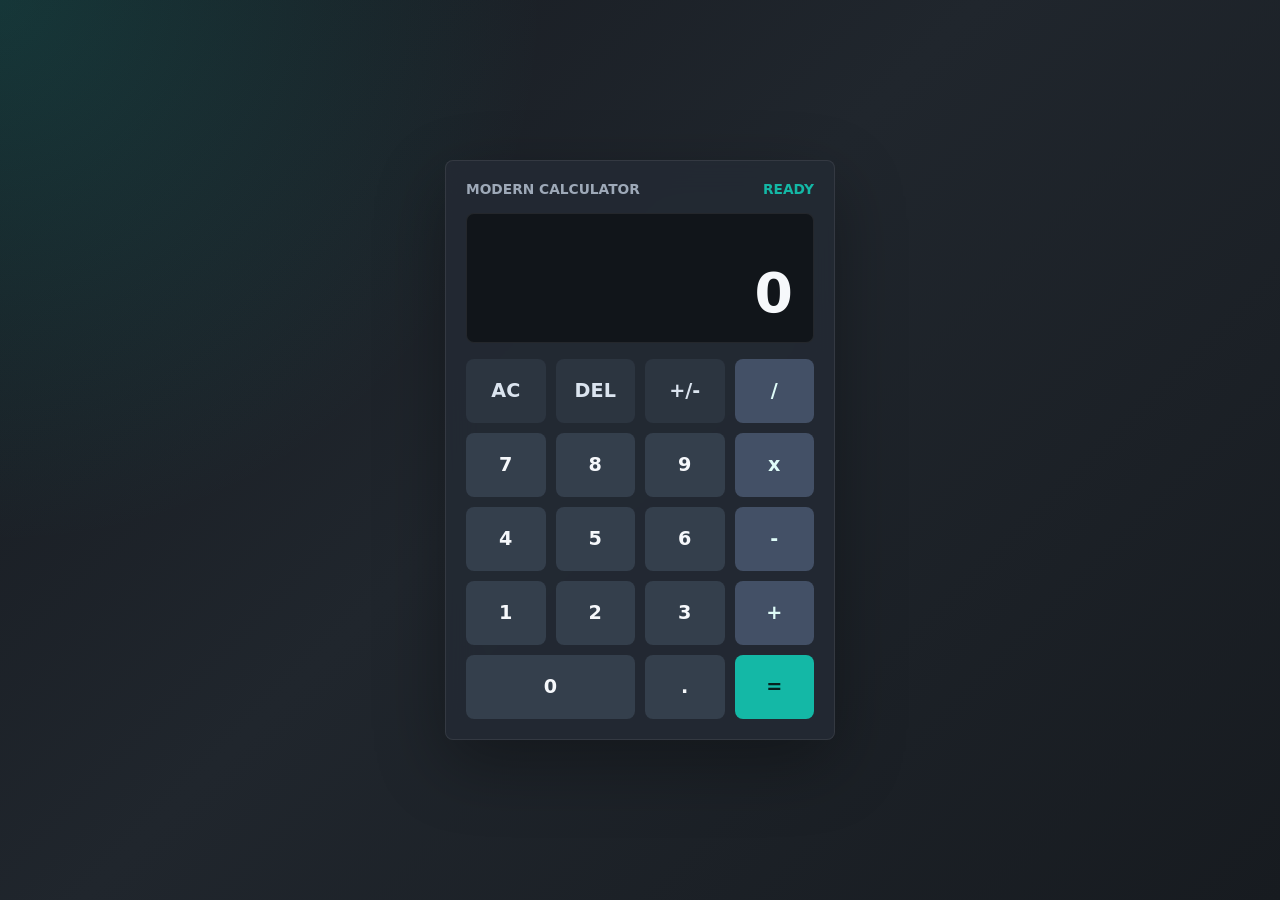
==== index.html @ 69bbabd8 "calculator files" ====
<!doctype html>
<html lang="en">
  <head>
    <meta charset="UTF-8" />
    <meta name="viewport" content="width=device-width, initial-scale=1.0" />
    <title>Modern Calculator</title>
    <link rel="stylesheet" href="styles.css" />
  </head>
  <body>
    <main class="shell" aria-label="Modern calculator">
      <section class="calculator" aria-label="Calculator">
        <div class="brand-row">
          <span>Modern Calculator</span>
          <span class="status" id="status">Ready</span>
        </div>

        <div class="display" aria-live="polite">
          <div class="expression" id="expression">&nbsp;</div>
          <output class="value" id="display">0</output>
        </div>

        <div class="keypad" aria-label="Calculator controls">
          <button class="key utility" type="button" data-action="clear">AC</button>
          <button class="key utility" type="button" data-action="backspace">DEL</button>
          <button class="key utility" type="button" data-action="sign">+/-</button>
          <button class="key operator" type="button" data-operator="divide">/</button>

          <button class="key" type="button" data-digit="7">7</button>
          <button class="key" type="button" data-digit="8">8</button>
          <button class="key" type="button" data-digit="9">9</button>
          <button class="key operator" type="button" data-operator="multiply">x</button>

          <button class="key" type="button" data-digit="4">4</button>
          <button class="key" type="button" data-digit="5">5</button>
          <button class="key" type="button" data-digit="6">6</button>
          <button class="key operator" type="button" data-operator="subtract">-</button>

          <button class="key" type="button" data-digit="1">1</button>
          <button class="key" type="button" data-digit="2">2</button>
          <button class="key" type="button" data-digit="3">3</button>
          <button class="key operator" type="button" data-operator="add">+</button>

          <button class="key wide" type="button" data-digit="0">0</button>
          <button class="key" type="button" data-action="decimal">.</button>
          <button class="key equals" type="button" data-action="equals">=</button>
        </div>
      </section>
    </main>

    <script src="script.js"></script>
  </body>
</html>
---- styles.css ----
:root {
  color-scheme: dark;
  --page: #161a20;
  --panel: #232a33;
  --panel-strong: #2c3540;
  --surface: #343f4c;
  --surface-hover: #3d4b5b;
  --text: #f6f8fb;
  --muted: #9ea9b8;
  --accent: #14b8a6;
  --accent-strong: #0f9485;
  --warning: #f59e0b;
  --danger: #f87171;
  --shadow: 0 24px 70px rgba(0, 0, 0, 0.32);
}

* {
  box-sizing: border-box;
}

html,
body {
  min-height: 100%;
}

body {
  margin: 0;
  font-family:
    Inter, ui-sans-serif, system-ui, -apple-system, BlinkMacSystemFont, "Segoe UI",
    sans-serif;
  background:
    radial-gradient(circle at top left, rgba(20, 184, 166, 0.18), transparent 34rem),
    linear-gradient(135deg, #161a20 0%, #20262d 45%, #171b20 100%);
  color: var(--text);
}

button,
output {
  font: inherit;
}

.shell {
  min-height: 100vh;
  display: grid;
  place-items: center;
  padding: 24px;
}

.calculator {
  width: min(100%, 390px);
  display: grid;
  gap: 16px;
  padding: 20px;
  border: 1px solid rgba(255, 255, 255, 0.08);
  border-radius: 8px;
  background: rgba(35, 42, 51, 0.92);
  box-shadow: var(--shadow);
  backdrop-filter: blur(16px);
}

.brand-row {
  display: flex;
  align-items: center;
  justify-content: space-between;
  gap: 12px;
  color: var(--muted);
  font-size: 0.86rem;
  font-weight: 700;
  text-transform: uppercase;
}

.status {
  color: var(--accent);
  text-align: right;
}

.status.error {
  color: var(--danger);
}

.display {
  min-height: 124px;
  display: grid;
  align-content: end;
  gap: 8px;
  padding: 20px;
  border-radius: 8px;
  background: #11151a;
  border: 1px solid rgba(255, 255, 255, 0.08);
  overflow: hidden;
}

.expression {
  min-height: 24px;
  color: var(--muted);
  font-size: 0.95rem;
  text-align: right;
  white-space: nowrap;
  overflow: hidden;
  text-overflow: ellipsis;
}

.value {
  min-height: 56px;
  display: block;
  color: var(--text);
  font-size: clamp(2.1rem, 12vw, 3.45rem);
  font-weight: 800;
  line-height: 1;
  letter-spacing: 0;
  text-align: right;
  overflow: hidden;
  text-overflow: ellipsis;
}

.keypad {
  display: grid;
  grid-template-columns: repeat(4, minmax(0, 1fr));
  gap: 10px;
}

.key {
  min-width: 0;
  min-height: 64px;
  border: 0;
  border-radius: 8px;
  background: var(--surface);
  color: var(--text);
  cursor: pointer;
  font-size: 1.2rem;
  font-weight: 800;
  line-height: 1;
  transition:
    transform 120ms ease,
    background-color 120ms ease,
    box-shadow 120ms ease;
}

.key:hover {
  background: var(--surface-hover);
}

.key:active,
.key.pressed {
  transform: translateY(1px) scale(0.98);
}

.key:focus-visible {
  outline: 3px solid rgba(20, 184, 166, 0.45);
  outline-offset: 2px;
}

.utility {
  background: var(--panel-strong);
  color: #dbe4ef;
}

.operator {
  background: #435066;
  color: #dffcf8;
}

.equals {
  background: var(--accent);
  color: #06211e;
}

.equals:hover {
  background: var(--accent-strong);
}

.wide {
  grid-column: span 2;
}

@media (max-width: 420px) {
  .shell {
    align-items: stretch;
    padding: 12px;
  }

  .calculator {
    width: 100%;
    align-self: center;
    padding: 14px;
  }

  .keypad {
    gap: 8px;
  }

  .key {
    min-height: 58px;
    font-size: 1.05rem;
  }
}
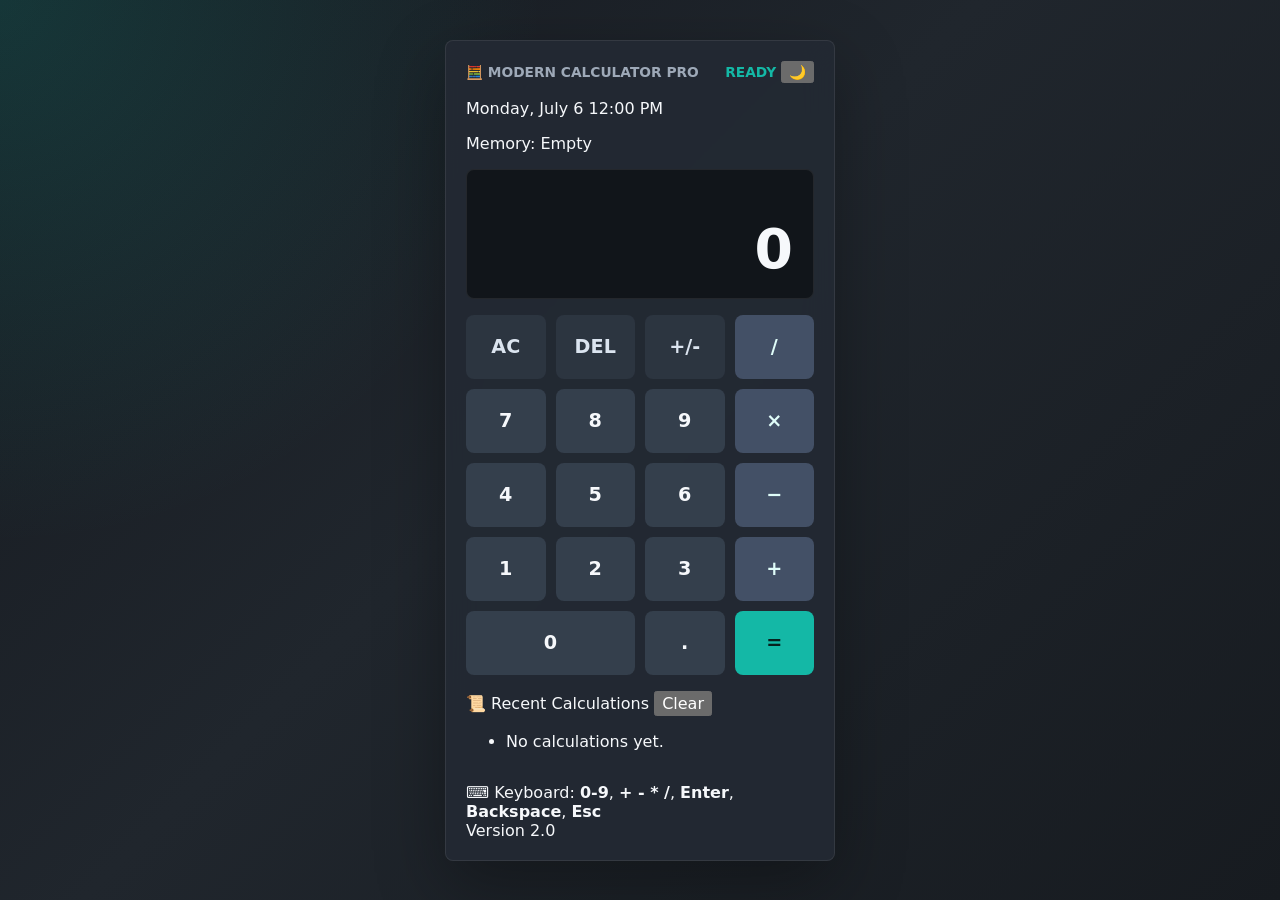
==== commit 33a30bb7: "Enhance index.html with new features and branding Updated the title and brand name to 'Modern Calcul" ====
--- a/index.html
+++ b/index.html
@@ -3,22 +3,49 @@
   <head>
     <meta charset="UTF-8" />
     <meta name="viewport" content="width=device-width, initial-scale=1.0" />
-    <title>Modern Calculator</title>
+    <title>Modern Calculator Pro</title>
     <link rel="stylesheet" href="styles.css" />
   </head>
   <body>
     <main class="shell" aria-label="Modern calculator">
       <section class="calculator" aria-label="Calculator">
+
+        <!-- Header -->
         <div class="brand-row">
-          <span>Modern Calculator</span>
-          <span class="status" id="status">Ready</span>
+          <span class="brand-title">🧮 Modern Calculator Pro</span>
+
+          <div class="header-actions">
+            <span class="status" id="status">Ready</span>
+            <button
+              id="themeToggle"
+              class="theme-btn"
+              type="button"
+              aria-label="Toggle theme"
+            >
+              🌙
+            </button>
+          </div>
         </div>
 
+        <!-- Date & Time -->
+        <div class="datetime">
+          <span id="currentDate">Monday, July 6</span>
+          <span id="currentTime">12:00 PM</span>
+        </div>
+
+        <!-- Memory Indicator -->
+        <div class="memory-indicator">
+          Memory:
+          <span id="memoryStatus">Empty</span>
+        </div>
+
+        <!-- Display -->
         <div class="display" aria-live="polite">
           <div class="expression" id="expression">&nbsp;</div>
           <output class="value" id="display">0</output>
         </div>
 
+        <!-- Calculator -->
         <div class="keypad" aria-label="Calculator controls">
           <button class="key utility" type="button" data-action="clear">AC</button>
           <button class="key utility" type="button" data-action="backspace">DEL</button>
@@ -28,12 +55,12 @@
           <button class="key" type="button" data-digit="7">7</button>
           <button class="key" type="button" data-digit="8">8</button>
           <button class="key" type="button" data-digit="9">9</button>
-          <button class="key operator" type="button" data-operator="multiply">x</button>
+          <button class="key operator" type="button" data-operator="multiply">×</button>
 
           <button class="key" type="button" data-digit="4">4</button>
           <button class="key" type="button" data-digit="5">5</button>
           <button class="key" type="button" data-digit="6">6</button>
-          <button class="key operator" type="button" data-operator="subtract">-</button>
+          <button class="key operator" type="button" data-operator="subtract">−</button>
 
           <button class="key" type="button" data-digit="1">1</button>
           <button class="key" type="button" data-digit="2">2</button>
@@ -44,6 +71,35 @@
           <button class="key" type="button" data-action="decimal">.</button>
           <button class="key equals" type="button" data-action="equals">=</button>
         </div>
+
+        <!-- Calculation History -->
+        <section class="history-panel">
+          <div class="history-header">
+            <span>📜 Recent Calculations</span>
+            <button id="clearHistory" type="button">Clear</button>
+          </div>
+
+          <ul id="historyList">
+            <li>No calculations yet.</li>
+          </ul>
+        </section>
+
+        <!-- Footer -->
+        <footer class="calculator-footer">
+          <div class="tips">
+            ⌨️ Keyboard:
+            <strong>0-9</strong>,
+            <strong>+ - * /</strong>,
+            <strong>Enter</strong>,
+            <strong>Backspace</strong>,
+            <strong>Esc</strong>
+          </div>
+
+          <div class="version">
+            Version 2.0
+          </div>
+        </footer>
+
       </section>
     </main>
 
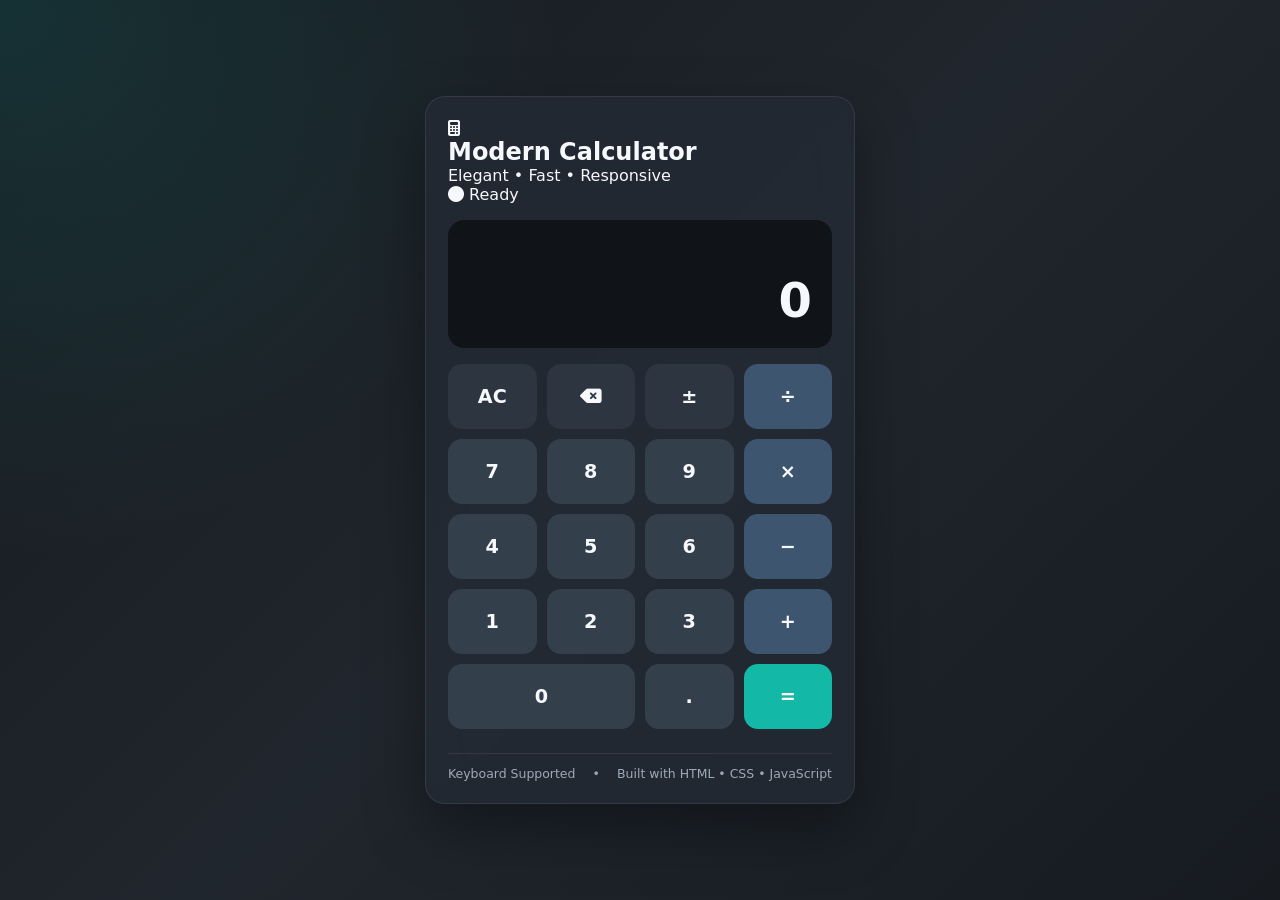
==== commit 03d65263: "Refactor HTML structure for Modern Calculator" ====
--- a/index.html
+++ b/index.html
@@ -3,106 +3,142 @@
   <head>
     <meta charset="UTF-8" />
     <meta name="viewport" content="width=device-width, initial-scale=1.0" />
-    <title>Modern Calculator Pro</title>
+
+    <title>Modern Calculator</title>
+
+    <!-- Google Font -->
+    <link rel="preconnect" href="https://fonts.googleapis.com" />
+    <link rel="preconnect" href="https://fonts.gstatic.com" crossorigin />
+    <link
+      href="https://fonts.googleapis.com/css2?family=Poppins:wght@300;400;500;600;700&display=swap"
+      rel="stylesheet"
+    />
+
+    <!-- Font Awesome -->
+    <link
+      rel="stylesheet"
+      href="https://cdnjs.cloudflare.com/ajax/libs/font-awesome/6.6.0/css/all.min.css"
+    />
+
     <link rel="stylesheet" href="styles.css" />
   </head>
+
   <body>
-    <main class="shell" aria-label="Modern calculator">
-      <section class="calculator" aria-label="Calculator">
+
+    <!-- Animated Background -->
+    <div class="background">
+      <span class="circle c1"></span>
+      <span class="circle c2"></span>
+      <span class="circle c3"></span>
+    </div>
+
+    <main class="shell">
+
+      <section class="calculator">
 
         <!-- Header -->
-        <div class="brand-row">
-          <span class="brand-title">🧮 Modern Calculator Pro</span>
+        <header class="calculator-header">
 
-          <div class="header-actions">
-            <span class="status" id="status">Ready</span>
-            <button
-              id="themeToggle"
-              class="theme-btn"
-              type="button"
-              aria-label="Toggle theme"
-            >
-              🌙
-            </button>
+          <div class="logo">
+            <i class="fa-solid fa-calculator"></i>
+            <div>
+              <h1>Modern Calculator</h1>
+              <p>Elegant • Fast • Responsive</p>
+            </div>
           </div>
-        </div>
 
-        <!-- Date & Time -->
-        <div class="datetime">
-          <span id="currentDate">Monday, July 6</span>
-          <span id="currentTime">12:00 PM</span>
-        </div>
+          <div class="status-pill" id="status">
+            <i class="fa-solid fa-circle"></i>
+            Ready
+          </div>
 
-        <!-- Memory Indicator -->
-        <div class="memory-indicator">
-          Memory:
-          <span id="memoryStatus">Empty</span>
-        </div>
+        </header>
 
         <!-- Display -->
-        <div class="display" aria-live="polite">
+        <section class="display" aria-live="polite">
+
           <div class="expression" id="expression">&nbsp;</div>
-          <output class="value" id="display">0</output>
-        </div>
 
-        <!-- Calculator -->
-        <div class="keypad" aria-label="Calculator controls">
-          <button class="key utility" type="button" data-action="clear">AC</button>
-          <button class="key utility" type="button" data-action="backspace">DEL</button>
-          <button class="key utility" type="button" data-action="sign">+/-</button>
-          <button class="key operator" type="button" data-operator="divide">/</button>
+          <output class="value" id="display">
+            0
+          </output>
 
-          <button class="key" type="button" data-digit="7">7</button>
-          <button class="key" type="button" data-digit="8">8</button>
-          <button class="key" type="button" data-digit="9">9</button>
-          <button class="key operator" type="button" data-operator="multiply">×</button>
+        </section>
 
-          <button class="key" type="button" data-digit="4">4</button>
-          <button class="key" type="button" data-digit="5">5</button>
-          <button class="key" type="button" data-digit="6">6</button>
-          <button class="key operator" type="button" data-operator="subtract">−</button>
+        <!-- Keypad -->
+        <section class="keypad">
 
-          <button class="key" type="button" data-digit="1">1</button>
-          <button class="key" type="button" data-digit="2">2</button>
-          <button class="key" type="button" data-digit="3">3</button>
-          <button class="key operator" type="button" data-operator="add">+</button>
+          <!-- Row 1 -->
+          <button class="key utility" data-action="clear">
+            AC
+          </button>
 
-          <button class="key wide" type="button" data-digit="0">0</button>
-          <button class="key" type="button" data-action="decimal">.</button>
-          <button class="key equals" type="button" data-action="equals">=</button>
-        </div>
+          <button class="key utility" data-action="backspace">
+            <i class="fa-solid fa-delete-left"></i>
+          </button>
 
-        <!-- Calculation History -->
-        <section class="history-panel">
-          <div class="history-header">
-            <span>📜 Recent Calculations</span>
-            <button id="clearHistory" type="button">Clear</button>
-          </div>
+          <button class="key utility" data-action="sign">
+            ±
+          </button>
 
-          <ul id="historyList">
-            <li>No calculations yet.</li>
-          </ul>
+          <button class="key operator" data-operator="divide">
+            ÷
+          </button>
+
+          <!-- Row 2 -->
+          <button class="key" data-digit="7">7</button>
+          <button class="key" data-digit="8">8</button>
+          <button class="key" data-digit="9">9</button>
+
+          <button class="key operator" data-operator="multiply">
+            ×
+          </button>
+
+          <!-- Row 3 -->
+          <button class="key" data-digit="4">4</button>
+          <button class="key" data-digit="5">5</button>
+          <button class="key" data-digit="6">6</button>
+
+          <button class="key operator" data-operator="subtract">
+            −
+          </button>
+
+          <!-- Row 4 -->
+          <button class="key" data-digit="1">1</button>
+          <button class="key" data-digit="2">2</button>
+          <button class="key" data-digit="3">3</button>
+
+          <button class="key operator" data-operator="add">
+            +
+          </button>
+
+          <!-- Row 5 -->
+          <button class="key wide" data-digit="0">
+            0
+          </button>
+
+          <button class="key" data-action="decimal">
+            .
+          </button>
+
+          <button class="key equals" data-action="equals">
+            =
+          </button>
+
         </section>
 
         <!-- Footer -->
         <footer class="calculator-footer">
-          <div class="tips">
-            ⌨️ Keyboard:
-            <strong>0-9</strong>,
-            <strong>+ - * /</strong>,
-            <strong>Enter</strong>,
-            <strong>Backspace</strong>,
-            <strong>Esc</strong>
-          </div>
-
-          <div class="version">
-            Version 2.0
-          </div>
+          <span>Keyboard Supported</span>
+          <span>•</span>
+          <span>Built with HTML • CSS • JavaScript</span>
         </footer>
 
       </section>
+
     </main>
 
     <script src="script.js"></script>
+
   </body>
 </html>
--- a/styles.css
+++ b/styles.css
@@ -1,196 +1,476 @@
 :root {
   color-scheme: dark;
+
   --page: #161a20;
   --panel: #232a33;
   --panel-strong: #2c3540;
   --surface: #343f4c;
-  --surface-hover: #3d4b5b;
+  --surface-hover: #435264;
+
   --text: #f6f8fb;
   --muted: #9ea9b8;
+
   --accent: #14b8a6;
-  --accent-strong: #0f9485;
-  --warning: #f59e0b;
-  --danger: #f87171;
-  --shadow: 0 24px 70px rgba(0, 0, 0, 0.32);
-}
-
-* {
-  box-sizing: border-box;
+  --accent-hover: #0f9485;
+
+  --danger: #ef4444;
+
+  --shadow: 0 25px 60px rgba(0,0,0,.35);
+
+  --transition: .25s ease;
+}
+
+/* ---------- Light Theme ---------- */
+
+
+/* ---------- Reset ---------- */
+
+*{
+  margin:0;
+  padding:0;
+  box-sizing:border-box;
 }
 
 html,
-body {
-  min-height: 100%;
-}
-
-body {
-  margin: 0;
-  font-family:
-    Inter, ui-sans-serif, system-ui, -apple-system, BlinkMacSystemFont, "Segoe UI",
-    sans-serif;
+body{
+  min-height:100%;
+}
+
+body{
+  font-family:Inter,system-ui,sans-serif;
   background:
-    radial-gradient(circle at top left, rgba(20, 184, 166, 0.18), transparent 34rem),
-    linear-gradient(135deg, #161a20 0%, #20262d 45%, #171b20 100%);
-  color: var(--text);
+      radial-gradient(circle at top left,rgba(20,184,166,.15),transparent 35rem),
+      linear-gradient(135deg,#161a20,#20262d,#171b20);
+  color:var(--text);
+  transition:.4s;
 }
 
 button,
-output {
-  font: inherit;
-}
-
-.shell {
-  min-height: 100vh;
-  display: grid;
-  place-items: center;
-  padding: 24px;
-}
-
-.calculator {
-  width: min(100%, 390px);
-  display: grid;
-  gap: 16px;
-  padding: 20px;
-  border: 1px solid rgba(255, 255, 255, 0.08);
-  border-radius: 8px;
-  background: rgba(35, 42, 51, 0.92);
-  box-shadow: var(--shadow);
-  backdrop-filter: blur(16px);
-}
-
-.brand-row {
-  display: flex;
-  align-items: center;
-  justify-content: space-between;
-  gap: 12px;
-  color: var(--muted);
-  font-size: 0.86rem;
-  font-weight: 700;
-  text-transform: uppercase;
-}
-
-.status {
-  color: var(--accent);
-  text-align: right;
-}
-
-.status.error {
-  color: var(--danger);
-}
-
-.display {
-  min-height: 124px;
-  display: grid;
-  align-content: end;
-  gap: 8px;
-  padding: 20px;
-  border-radius: 8px;
-  background: #11151a;
-  border: 1px solid rgba(255, 255, 255, 0.08);
-  overflow: hidden;
-}
-
-.expression {
-  min-height: 24px;
-  color: var(--muted);
-  font-size: 0.95rem;
-  text-align: right;
-  white-space: nowrap;
-  overflow: hidden;
-  text-overflow: ellipsis;
-}
-
-.value {
-  min-height: 56px;
-  display: block;
-  color: var(--text);
-  font-size: clamp(2.1rem, 12vw, 3.45rem);
-  font-weight: 800;
-  line-height: 1;
-  letter-spacing: 0;
-  text-align: right;
-  overflow: hidden;
-  text-overflow: ellipsis;
-}
-
-.keypad {
-  display: grid;
-  grid-template-columns: repeat(4, minmax(0, 1fr));
-  gap: 10px;
-}
-
-.key {
-  min-width: 0;
-  min-height: 64px;
-  border: 0;
-  border-radius: 8px;
-  background: var(--surface);
-  color: var(--text);
-  cursor: pointer;
-  font-size: 1.2rem;
-  font-weight: 800;
-  line-height: 1;
-  transition:
-    transform 120ms ease,
-    background-color 120ms ease,
-    box-shadow 120ms ease;
-}
-
-.key:hover {
-  background: var(--surface-hover);
+output{
+  font:inherit;
+}
+
+/* ---------- Layout ---------- */
+
+.shell{
+  min-height:100vh;
+  display:grid;
+  place-items:center;
+  padding:24px;
+}
+
+.calculator{
+
+  width:min(100%,430px);
+
+  background:rgba(35,42,51,.92);
+
+  border-radius:20px;
+
+  border:1px solid rgba(255,255,255,.08);
+
+  backdrop-filter:blur(18px);
+
+  box-shadow:var(--shadow);
+
+  display:flex;
+  flex-direction:column;
+
+  gap:16px;
+
+  padding:22px;
+
+  transition:.3s;
+}
+
+/* ---------- Header ---------- */
+
+.brand-row{
+
+  display:flex;
+
+  justify-content:space-between;
+  background-color:white;
+  align-items:center;
+}
+
+.brand-title{
+
+  font-weight:700;
+
+  letter-spacing:.5px;
+
+  font-size:1rem;
+}
+
+.header-actions{
+
+  display:flex;
+
+  gap:12px;
+
+  align-items:center;
+}
+
+.status{
+
+  color:var(--accent);
+
+  font-weight:600;
+}
+
+.status.error{
+
+  color:var(--danger);
+}
+
+.theme-btn{
+
+  border:none;
+
+  background:var(--surface);
+
+  color:var(--text);
+
+  width:38px;
+
+  height:38px;
+
+  border-radius:50%;
+
+  cursor:pointer;
+
+  transition:var(--transition);
+}
+
+.theme-btn:hover{
+
+  transform:rotate(25deg);
+
+  background:var(--surface-hover);
+}
+
+/* ---------- Date ---------- */
+
+.datetime{
+
+  display:flex;
+
+  justify-content:space-between;
+
+  color:var(--muted);
+
+  font-size:.82rem;
+}
+
+/* ---------- Memory ---------- */
+
+.memory-indicator{
+
+  padding:10px 14px;
+
+  border-radius:10px;
+
+  background:rgba(255,255,255,.05);
+
+  color:var(--muted);
+
+  font-size:.85rem;
+}
+
+/* ---------- Display ---------- */
+
+.display{
+
+  background:#101419;
+
+  border-radius:16px;
+
+  padding:20px;
+
+  min-height:120px;
+
+  display:flex;
+
+  flex-direction:column;
+
+  justify-content:flex-end;
+
+  gap:8px;
+}
+
+.expression{
+
+  color:var(--muted);
+
+  text-align:right;
+
+  min-height:24px;
+
+  overflow:hidden;
+}
+
+.value{
+
+  font-size:3rem;
+
+  font-weight:700;
+
+  text-align:right;
+
+  overflow:hidden;
+}
+
+/* ---------- Buttons ---------- */
+
+.keypad{
+
+  display:grid;
+
+  grid-template-columns:repeat(4,1fr);
+
+  gap:10px;
+}
+
+.key{
+
+  height:65px;
+
+  border:none;
+
+  border-radius:14px;
+
+  background:var(--surface);
+
+  color:var(--text);
+
+  cursor:pointer;
+
+  font-size:1.2rem;
+
+  font-weight:700;
+
+  transition:var(--transition);
+}
+
+.key:hover{
+
+  background:var(--surface-hover);
+
+  transform:translateY(-2px);
 }
 
 .key:active,
-.key.pressed {
-  transform: translateY(1px) scale(0.98);
-}
-
-.key:focus-visible {
-  outline: 3px solid rgba(20, 184, 166, 0.45);
-  outline-offset: 2px;
-}
-
-.utility {
-  background: var(--panel-strong);
-  color: #dbe4ef;
-}
-
-.operator {
-  background: #435066;
-  color: #dffcf8;
-}
-
-.equals {
-  background: var(--accent);
-  color: #06211e;
-}
-
-.equals:hover {
-  background: var(--accent-strong);
-}
-
-.wide {
-  grid-column: span 2;
-}
-
-@media (max-width: 420px) {
-  .shell {
-    align-items: stretch;
-    padding: 12px;
-  }
-
-  .calculator {
-    width: 100%;
-    align-self: center;
-    padding: 14px;
-  }
-
-  .keypad {
-    gap: 8px;
-  }
-
-  .key {
-    min-height: 58px;
-    font-size: 1.05rem;
-  }
-}
+
+.key.pressed{
+
+  transform:scale(.96);
+}
+
+.utility{
+
+  background:var(--panel-strong);
+}
+
+.operator{
+
+  background:#3d556f;
+}
+
+.equals{
+
+  background:var(--accent);
+
+  color:white;
+}
+
+.equals:hover{
+
+  background:var(--accent-hover);
+}
+
+.wide{
+
+  grid-column:span 2;
+}
+
+/* ---------- History ---------- */
+
+.history-panel{
+
+  margin-top:8px;
+
+  background:rgba(255,255,255,.05);
+
+  border-radius:14px;
+
+  padding:14px;
+}
+
+.history-header{
+
+  display:flex;
+
+  justify-content:space-between;
+
+  align-items:center;
+
+  margin-bottom:10px;
+
+  font-weight:600;
+}
+
+.history-header button{
+
+  border:none;
+
+  background:var(--accent);
+
+  color:white;
+
+  padding:6px 10px;
+
+  border-radius:8px;
+
+  cursor:pointer;
+}
+
+.history-header button:hover{
+
+  background:var(--accent-hover);
+}
+
+#historyList{
+
+  list-style:none;
+
+  display:flex;
+
+  flex-direction:column;
+
+  gap:8px;
+
+  max-height:140px;
+
+  overflow-y:auto;
+
+  padding-right:4px;
+}
+
+#historyList li{
+
+  background:rgba(255,255,255,.05);
+
+  padding:8px;
+
+  border-radius:8px;
+
+  font-size:.88rem;
+
+  color:var(--muted);
+}
+
+/* Scrollbar */
+
+#historyList::-webkit-scrollbar{
+
+  width:6px;
+}
+
+#historyList::-webkit-scrollbar-thumb{
+
+  background:var(--accent);
+
+  border-radius:20px;
+}
+
+/* ---------- Footer ---------- */
+
+.calculator-footer{
+
+  margin-top:8px;
+
+  border-top:1px solid rgba(255,255,255,.08);
+
+  padding-top:12px;
+
+  display:flex;
+
+  justify-content:space-between;
+
+  align-items:center;
+
+  font-size:.78rem;
+
+  color:var(--muted);
+}
+
+/* ---------- Animations ---------- */
+
+.display{
+
+  animation:fade .4s ease;
+}
+
+@keyframes fade{
+
+  from{
+    opacity:0;
+    transform:translateY(8px);
+  }
+
+  to{
+    opacity:1;
+    transform:translateY(0);
+  }
+}
+
+.key{
+
+  animation:pop .2s ease;
+}
+
+@keyframes pop{
+
+  from{
+    transform:scale(.95);
+  }
+
+  to{
+    transform:scale(1);
+  }
+}
+
+/* ---------- Responsive ---------- */
+
+@media(max-width:480px){
+
+  .calculator{
+
+    width:100%;
+
+    padding:16px;
+  }
+
+  .value{
+
+    font-size:2.4rem;
+  }
+
+  .key{
+
+    height:58px;
+
+    font-size:1.05rem;
+  }
+
+  .calculator-footer{
+
+    flex-direction:column;
+
+    gap:6px;
+
+    text-align:center;
+  }
+
+}
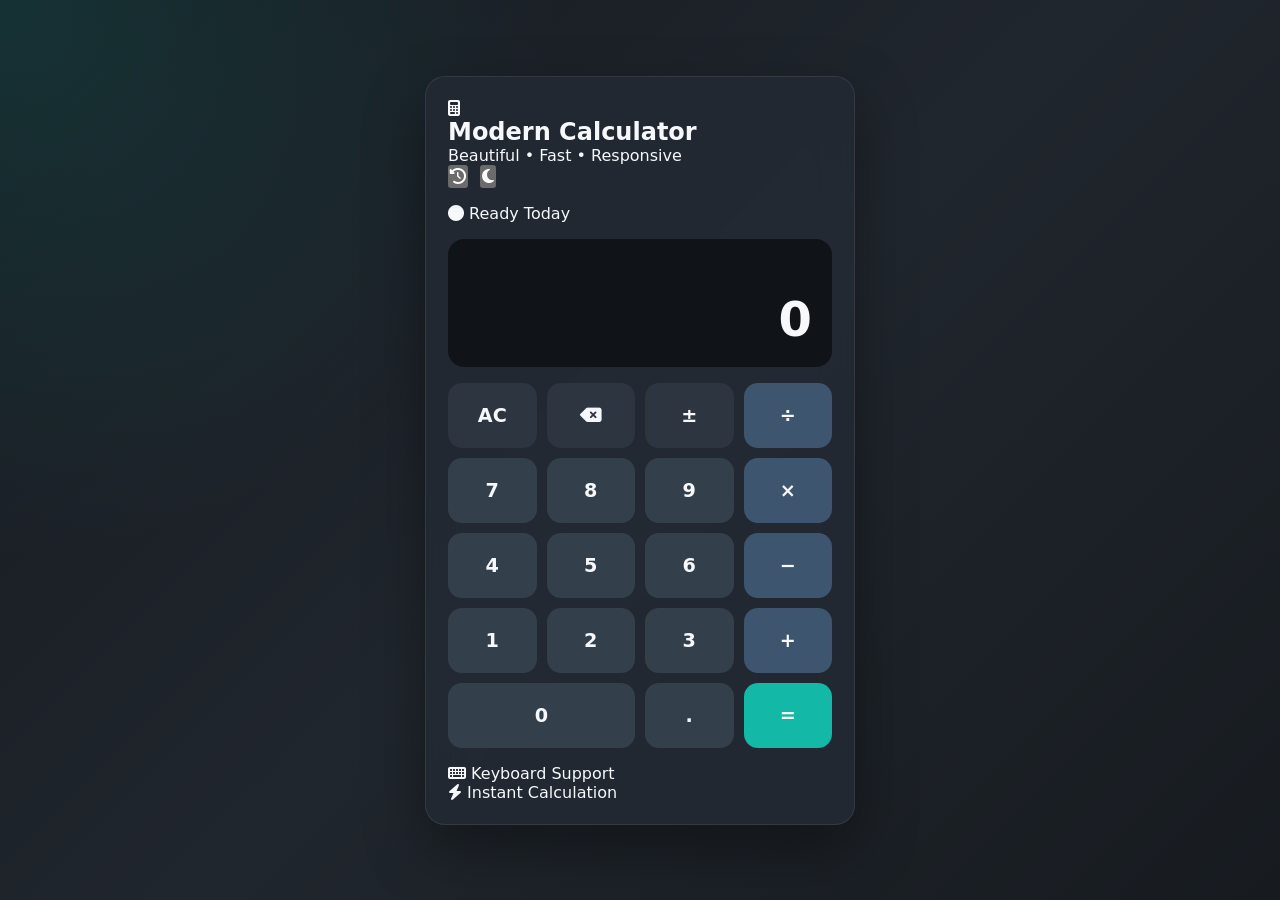
==== commit 6faeaa16: "Refactor index.html structure and add styles" ====
--- a/index.html
+++ b/index.html
@@ -1,144 +1,172 @@
-<!doctype html>
+<!DOCTYPE html>
 <html lang="en">
-  <head>
-    <meta charset="UTF-8" />
-    <meta name="viewport" content="width=device-width, initial-scale=1.0" />
+<head>
+<meta charset="UTF-8">
+<meta name="viewport" content="width=device-width, initial-scale=1.0">
 
-    <title>Modern Calculator</title>
+<title>Modern Calculator</title>
 
-    <!-- Google Font -->
-    <link rel="preconnect" href="https://fonts.googleapis.com" />
-    <link rel="preconnect" href="https://fonts.gstatic.com" crossorigin />
-    <link
-      href="https://fonts.googleapis.com/css2?family=Poppins:wght@300;400;500;600;700&display=swap"
-      rel="stylesheet"
-    />
+<link rel="preconnect" href="https://fonts.googleapis.com">
+<link rel="preconnect" href="https://fonts.gstatic.com" crossorigin>
 
-    <!-- Font Awesome -->
-    <link
-      rel="stylesheet"
-      href="https://cdnjs.cloudflare.com/ajax/libs/font-awesome/6.6.0/css/all.min.css"
-    />
+<link href="https://fonts.googleapis.com/css2?family=Poppins:wght@300;400;500;600;700&display=swap" rel="stylesheet">
 
-    <link rel="stylesheet" href="styles.css" />
-  </head>
+<link
+rel="stylesheet"
+href="https://cdnjs.cloudflare.com/ajax/libs/font-awesome/6.6.0/css/all.min.css"
+/>
 
-  <body>
+<link rel="stylesheet" href="styles.css">
 
-    <!-- Animated Background -->
-    <div class="background">
-      <span class="circle c1"></span>
-      <span class="circle c2"></span>
-      <span class="circle c3"></span>
-    </div>
+</head>
 
-    <main class="shell">
+<body>
 
-      <section class="calculator">
+<div class="background">
+<div class="blob blob1"></div>
+<div class="blob blob2"></div>
+<div class="blob blob3"></div>
+</div>
 
-        <!-- Header -->
-        <header class="calculator-header">
+<main class="shell">
 
-          <div class="logo">
-            <i class="fa-solid fa-calculator"></i>
-            <div>
-              <h1>Modern Calculator</h1>
-              <p>Elegant • Fast • Responsive</p>
-            </div>
-          </div>
+<section class="calculator">
 
-          <div class="status-pill" id="status">
-            <i class="fa-solid fa-circle"></i>
-            Ready
-          </div>
+<header class="header">
 
-        </header>
+<div class="logo">
 
-        <!-- Display -->
-        <section class="display" aria-live="polite">
+<div class="logo-icon">
+<i class="fa-solid fa-calculator"></i>
+</div>
 
-          <div class="expression" id="expression">&nbsp;</div>
+<div>
+<h2>Modern Calculator</h2>
+<p>Beautiful • Fast • Responsive</p>
+</div>
 
-          <output class="value" id="display">
-            0
-          </output>
+</div>
 
-        </section>
+<div class="header-actions">
 
-        <!-- Keypad -->
-        <section class="keypad">
+<button class="icon-btn">
+<i class="fa-solid fa-clock-rotate-left"></i>
+</button>
 
-          <!-- Row 1 -->
-          <button class="key utility" data-action="clear">
-            AC
-          </button>
+<button class="icon-btn">
+<i class="fa-solid fa-moon"></i>
+</button>
 
-          <button class="key utility" data-action="backspace">
-            <i class="fa-solid fa-delete-left"></i>
-          </button>
+</div>
 
-          <button class="key utility" data-action="sign">
-            ±
-          </button>
+</header>
 
-          <button class="key operator" data-operator="divide">
-            ÷
-          </button>
+<div class="status-row">
 
-          <!-- Row 2 -->
-          <button class="key" data-digit="7">7</button>
-          <button class="key" data-digit="8">8</button>
-          <button class="key" data-digit="9">9</button>
+<span id="status">
+<i class="fa-solid fa-circle"></i>
+Ready
+</span>
 
-          <button class="key operator" data-operator="multiply">
-            ×
-          </button>
+<span id="datetime">
+Today
+</span>
 
-          <!-- Row 3 -->
-          <button class="key" data-digit="4">4</button>
-          <button class="key" data-digit="5">5</button>
-          <button class="key" data-digit="6">6</button>
+</div>
 
-          <button class="key operator" data-operator="subtract">
-            −
-          </button>
+<section class="display">
 
-          <!-- Row 4 -->
-          <button class="key" data-digit="1">1</button>
-          <button class="key" data-digit="2">2</button>
-          <button class="key" data-digit="3">3</button>
+<div
+class="expression"
+id="expression"
+>
+&nbsp;
+</div>
 
-          <button class="key operator" data-operator="add">
-            +
-          </button>
+<output
+class="value"
+id="display"
+>
+0
+</output>
 
-          <!-- Row 5 -->
-          <button class="key wide" data-digit="0">
-            0
-          </button>
+</section>
 
-          <button class="key" data-action="decimal">
-            .
-          </button>
+<section class="keypad">
 
-          <button class="key equals" data-action="equals">
-            =
-          </button>
+<button class="key utility" data-action="clear">
+AC
+</button>
 
-        </section>
+<button class="key utility" data-action="backspace">
+<i class="fa-solid fa-delete-left"></i>
+</button>
 
-        <!-- Footer -->
-        <footer class="calculator-footer">
-          <span>Keyboard Supported</span>
-          <span>•</span>
-          <span>Built with HTML • CSS • JavaScript</span>
-        </footer>
+<button class="key utility" data-action="sign">
+±
+</button>
 
-      </section>
+<button class="key operator" data-operator="divide">
+÷
+</button>
 
-    </main>
+<button class="key" data-digit="7">7</button>
+<button class="key" data-digit="8">8</button>
+<button class="key" data-digit="9">9</button>
 
-    <script src="script.js"></script>
+<button class="key operator" data-operator="multiply">
+×
+</button>
 
-  </body>
+<button class="key" data-digit="4">4</button>
+<button class="key" data-digit="5">5</button>
+<button class="key" data-digit="6">6</button>
+
+<button class="key operator" data-operator="subtract">
+−
+</button>
+
+<button class="key" data-digit="1">1</button>
+<button class="key" data-digit="2">2</button>
+<button class="key" data-digit="3">3</button>
+
+<button class="key operator" data-operator="add">
++
+</button>
+
+<button class="key wide" data-digit="0">
+0
+</button>
+
+<button class="key" data-action="decimal">
+.
+</button>
+
+<button class="key equals" data-action="equals">
+=
+</button>
+
+</section>
+
+<footer>
+
+<div class="footer-item">
+<i class="fa-solid fa-keyboard"></i>
+Keyboard Support
+</div>
+
+<div class="footer-item">
+<i class="fa-solid fa-bolt"></i>
+Instant Calculation
+</div>
+
+</footer>
+
+</section>
+
+</main>
+
+<script src="script.js"></script>
+
+</body>
 </html>
